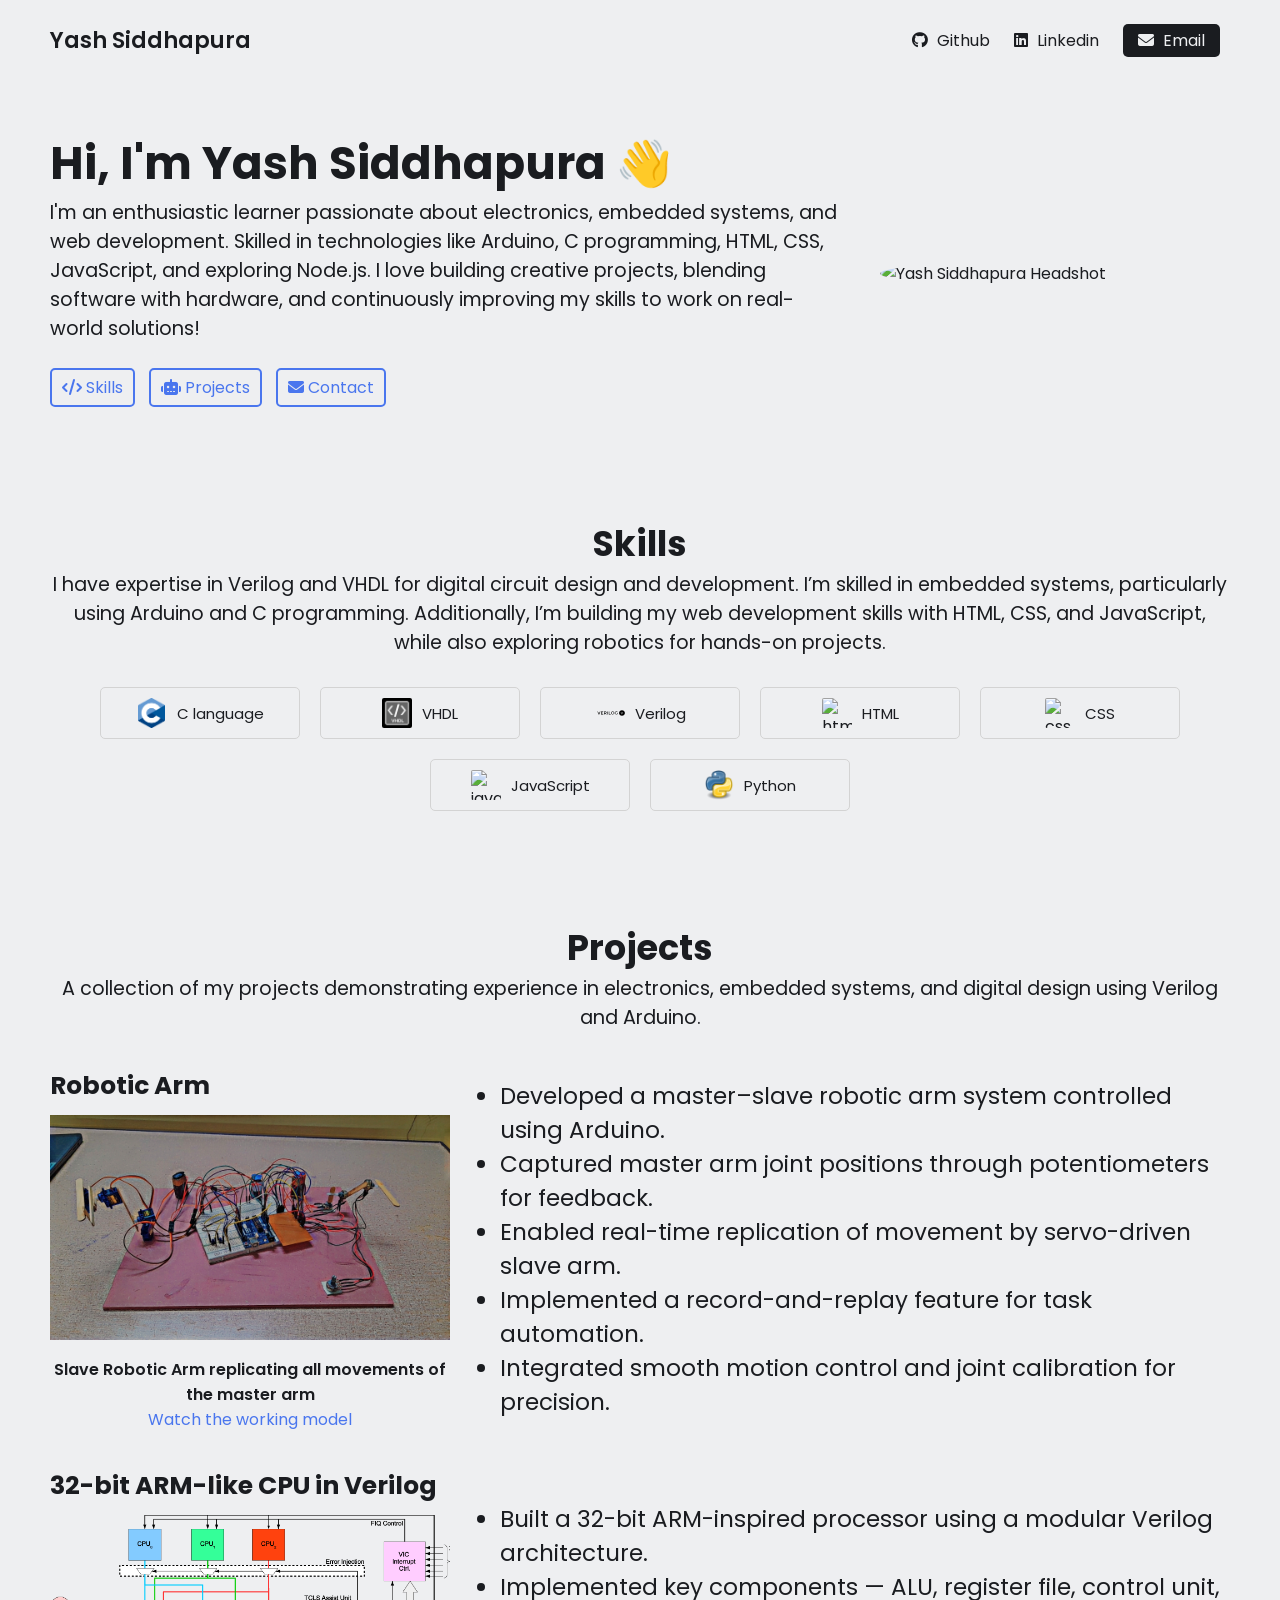
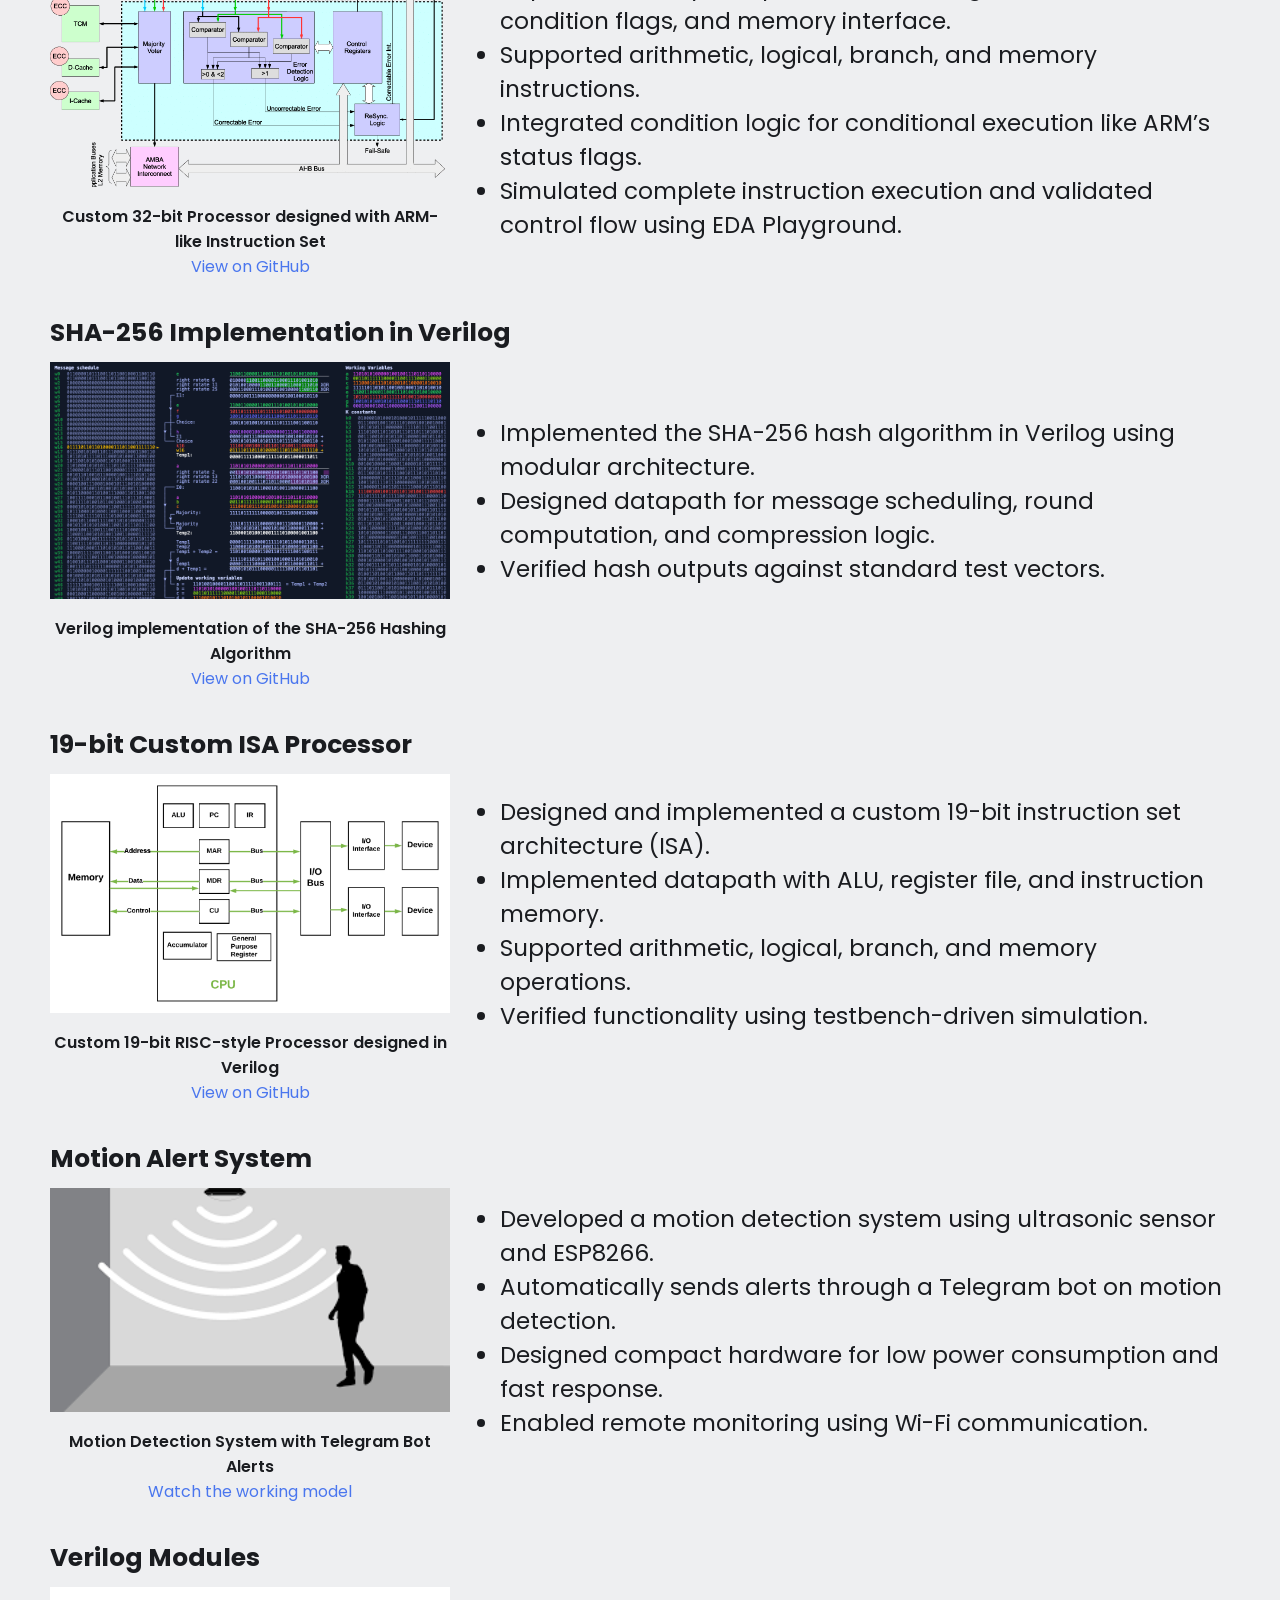
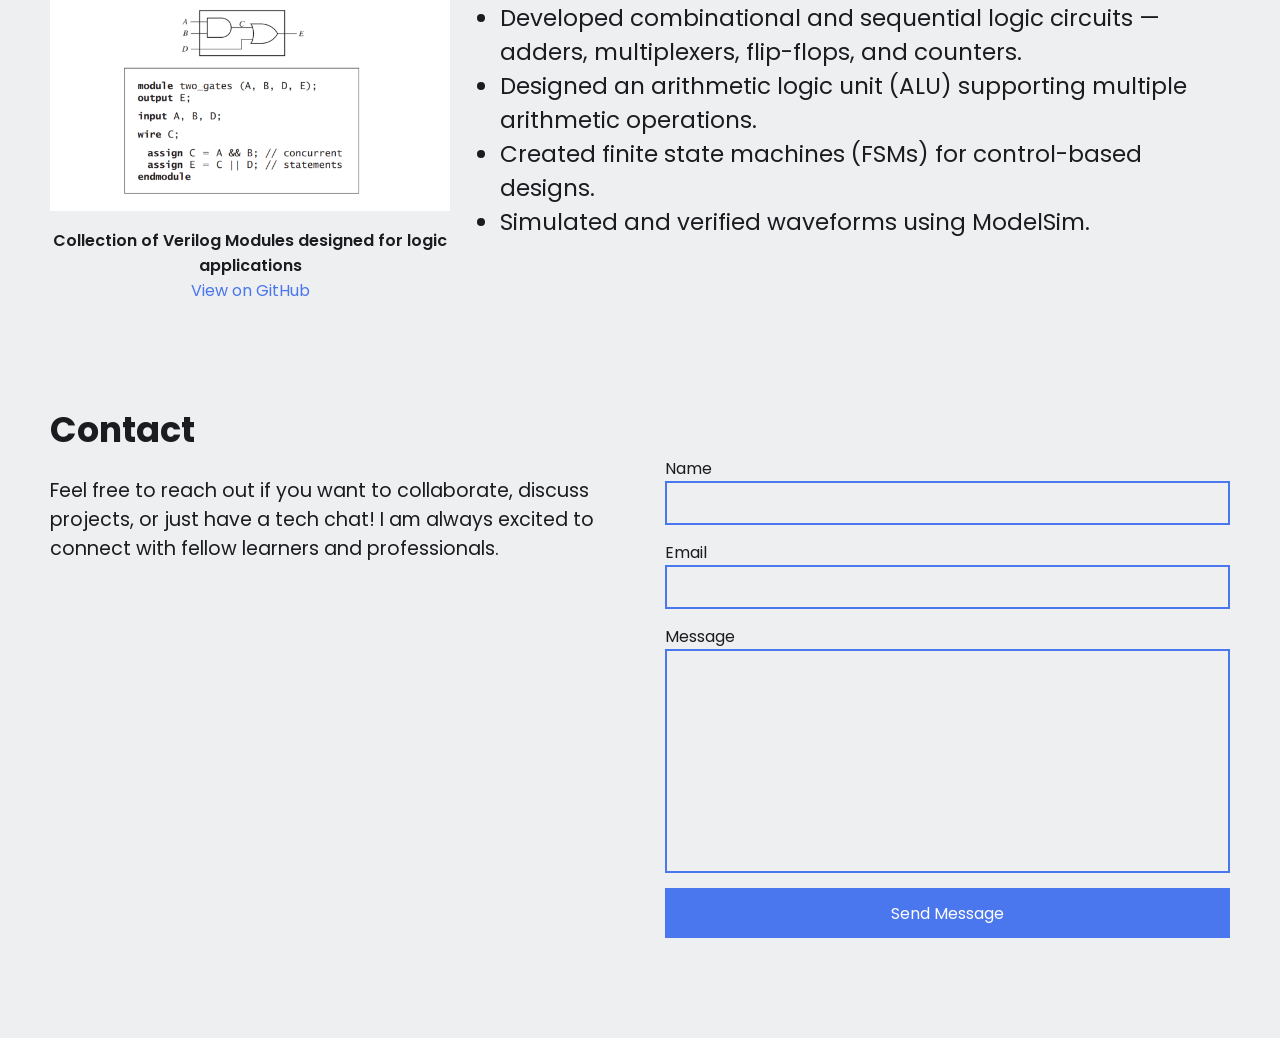
==== index.html @ 09330b08 "Update index.html" ====
<!DOCTYPE html>
<html lang="en">

<head>
  <meta charset="UTF-8">
  <meta http-equiv="X-UA-Compatible" content="IE=edge">
  <meta name="viewport" content="width=device-width, initial-scale=1.0">

  <link rel="preconnect" href="https://fonts.googleapis.com">
  <link rel="preconnect" href="https://fonts.gstatic.com" crossorigin>
  <link href="https://fonts.googleapis.com/css2?family=Poppins:wght@400;600&display=swap" rel="stylesheet">

  <link rel="stylesheet" href="https://cdnjs.cloudflare.com/ajax/libs/font-awesome/6.4.0/css/all.min.css"
    integrity="sha512-iecdLmaskl7CVkqkXNQ/ZH/XLlvWZOJyj7Yy7tcenmpD1ypASozpmT/E0iPtmFIB46ZmdtAc9eNBvH0H/ZpiBw=="
    crossorigin="anonymous" referrerpolicy="no-referrer" />

  <link rel="stylesheet" href="portfolio.css">

  <title>Portfolio</title>
</head>

<body>
  <!-- NAVBAR -->
  <nav>
    <div class="left">
      <a href="">Yash Siddhapura</a>
    </div>

    <div class="right">
      <a href="https://github.com/" target="_blank" rel="noopener noreferrer">
        <i class="fa-brands fa-github"></i>
        <span>Github</span>
      </a>

      <a href="https://linkedin.com/" target="_blank" rel="noopener noreferrer">
        <i class="fa-brands fa-linkedin"></i>
        <span>Linkedin</span>
      </a>

      <a href="">
        <i class="fa-solid fa-envelope"></i>
        <span>Email</span>
      </a>
    </div>
  </nav>

  <main>
    <!-- SECTION 1: Hero -->
    <section class="hero-section">
      <div class="text">
        <h2>Hi, I'm Yash Siddhapura 👋</h2>
        <p class="larger">I'm an enthusiastic learner passionate about electronics, embedded systems, and web development. Skilled in
          technologies like Arduino, C programming, HTML, CSS, JavaScript, and exploring Node.js. I love
          building creative projects, blending software with hardware, and continuously improving my skills to work on
          real-world solutions!</p>

        <div class="links">
          <a href="#skills">
            <i class="fa-solid fa-code"></i>
            <span>Skills</span>
          </a>

          <a href="#testimony">
            <i class="fa-solid fa-robot"></i>
            <span>Projects</span>
          </a>

          <a href="#contact">
            <i class="fa-solid fa-envelope"></i>
            <span>Contact</span>
          </a>
        </div>
      </div>

      <div class="headshot">
        <img src="images/Photo (HD).PNG" alt="Yash Siddhapura Headshot">
      </div>
    </section>

    <!-- SECTION 2: Skills -->
    <section id="skills" class="skills-section">
      <h2>Skills</h2>
      <div class="text larger">
       I have expertise in Verilog and VHDL for digital circuit design and development. I’m skilled in embedded systems, 
        particularly using Arduino and C programming. Additionally, I’m building my web development skills with HTML, CSS, 
        and JavaScript, while also exploring robotics for hands-on projects.
      </div>

      <div class="cells">

        <div class="cell">
          <img src="images/C.png" alt="C logo">
          <span>C language</span>
        </div>

        <div class="cell">
          <img src="images/vhdl.png" alt="VHDL logo">
          <span>VHDL</span>
        </div>

        <div class="cell">
          <img src="images/verilog-logo.svg" alt="verilog logo">
          <span>Verilog</span>
        </div>
        

        <div class="cell">
          <img src="images/html-logo.webp" alt="html logo">
          <span>HTML</span>
        </div>

        <div class="cell">
          <img src="images/css-logo.webp" alt="css logo">
          <span>CSS</span>
        </div>

        <div class="cell">
          <img src="images/javascript-logo.webp" alt="javascript logo">
          <span>JavaScript</span>
        </div>

  

        <div class="cell">
          <img src="images/python.png" alt="python logo">
          <span>Python</span>
        </div>

       
      </div>
    </section>

<!-- SECTION 3: Projects -->
<section id="projects" class="testimony-section">
  <h1>Projects</h1>
  <p class="project-title larger">A collection of my projects demonstrating experience in electronics, embedded systems, and digital design using Verilog and Arduino.</p>

  <!-- Robotic Arm -->
  <h2>Robotic Arm</h2>
  <div class="group">
    <div class="person-details">
      <img src="images/Final Model.jpg" alt="Robotic Arm Project">
      <p>Slave Robotic Arm replicating all movements of the master arm</p>
      <p><a href="https://youtu.be/WwKxOK-ptXw?si=LmXFfIl43Rc6j_a-" target="_blank">Watch the working model</a></p>
    </div>
    <div class="text">
      <ul style="text-align: left; font-size: larger;">
         <li>Developed a master–slave robotic arm system controlled using Arduino.</li>
          <li>Captured master arm joint positions through potentiometers for feedback.</li>
          <li>Enabled real-time replication of movement by servo-driven slave arm.</li>
          <li>Implemented a record-and-replay feature for task automation.</li>
          <li>Integrated smooth motion control and joint calibration for precision.</li>
      </ul>
    </div>
  </div>

    <!-- 32-bit ARM-like CPU -->
  <h2>32-bit ARM-like CPU in Verilog</h2>
  <div class="group">
    <div class="person-details">
      <img src="images/architecture.png" alt="32-bit ARM-like CPU">
      <p>Custom 32-bit Processor designed with ARM-like Instruction Set</p>
      <p><a href="https://github.com/Siddhapura-Yash/ARM32-CPU" target="_blank">View on GitHub</a></p>
    </div>
    <div class="text">
      <ul style="text-align: left; font-size: larger;">
          <li>Built a 32-bit ARM-inspired processor using a modular Verilog architecture.</li>
          <li>Implemented key components — ALU, register file, control unit, condition flags, and memory interface.</li>
          <li>Supported arithmetic, logical, branch, and memory instructions.</li>
          <li>Integrated condition logic for conditional execution like ARM’s status flags.</li>
          <li>Simulated complete instruction execution and validated control flow using EDA Playground.</li>
      </ul>
    </div>
  </div>

   <!-- SHA-256 Implementation -->
  <h2>SHA-256 Implementation in Verilog</h2>
  <div class="group">
    <div class="person-details">
      <img src="images/sha256.png" alt="SHA-256 Implementation">
      <p>Verilog implementation of the SHA-256 Hashing Algorithm</p>
      <p><a href="https://github.com/Siddhapura-Yash/SHA-256-Verilog" target="_blank">View on GitHub</a></p>
    </div>
    <div class="text">
      <ul style="text-align: left; font-size: larger;">
        <li>Implemented the SHA-256 hash algorithm in Verilog using modular architecture.</li>
        <li>Designed datapath for message scheduling, round computation, and compression logic.</li>
        <li>Verified hash outputs against standard test vectors.</li>
      </ul>
    </div>
  </div>

  <!-- 19-bit Custom ISA Architecture -->
  <h2>19-bit Custom ISA Processor</h2>
  <div class="group">
    <div class="person-details">
      <img src="images/custom-isa.png" alt="Custom 19-bit ISA Processor">
      <p>Custom 19-bit RISC-style Processor designed in Verilog</p>
      <p><a href="https://github.com/Siddhapura-Yash/19bit-ISA" target="_blank">View on GitHub</a></p>
    </div>
    <div class="text">
      <ul style="text-align: left; font-size: larger;">
        <li>Designed and implemented a custom 19-bit instruction set architecture (ISA).</li>
         <li>Implemented datapath with ALU, register file, and instruction memory.</li>
           <li>Supported arithmetic, logical, branch, and memory operations.</li>
          <li>Verified functionality using testbench-driven simulation.</li>
      </ul>
    </div>
  </div>
  
  <!-- Motion Alert System -->
  <h2>Motion Alert System</h2>
  <div class="group">
    <div class="person-details">
      <img src="images/motion.png" alt="Motion Detection">
      <p>Motion Detection System with Telegram Bot Alerts</p>
      <p><a href="https://youtu.be/n3t3H6vUBAI?si=ULG7tPN0bhBTUf6O" target="_blank">Watch the working model</a></p>
    </div>
    <div class="text">
      <ul style="text-align: left; font-size: larger;">
        <li>Developed a motion detection system using ultrasonic sensor and ESP8266.</li>
        <li>Automatically sends alerts through a Telegram bot on motion detection.</li>
        <li>Designed compact hardware for low power consumption and fast response.</li>
        <li>Enabled remote monitoring using Wi-Fi communication.</li>
      </ul>
    </div>
  </div>

  <!-- Verilog Modules -->
  <h2>Verilog Modules</h2>
  <div class="group">
    <div class="person-details">
      <img src="images/verilog-module.png" alt="Verilog Modules">
      <p>Collection of Verilog Modules designed for logic applications</p>
      <p><a href="https://github.com/Siddhapura-Yash/Verilog-Modules" target="_blank">View on GitHub</a></p>
    </div>
    <div class="text">
      <ul style="text-align: left; font-size: larger;">
        <li>Developed combinational and sequential logic circuits — adders, multiplexers, flip-flops, and counters.</li>
          <li>Designed an arithmetic logic unit (ALU) supporting multiple arithmetic operations.</li>
          <li>Created finite state machines (FSMs) for control-based designs.</li>
          <li>Simulated and verified waveforms using ModelSim.</li>
      </ul>
    </div>
  </div>

</section>



    <!-- SECTION 4: Contact -->
    <section id="contact" class="contact-section">
      <h2>Contact</h2>

      <div class="group">
        <div class="text larger">
          Feel free to reach out if you want to collaborate, discuss projects, or just have a tech chat! I am always
          excited to connect with fellow learners and professionals.
        </div>

        <form>
          <label for="name">Name</label>
          <input type="text" id="name">

          <label for="email">Email</label>
          <input type="email" id="email">

          <label for="message">Message</label>
          <textarea id="message" cols="30" rows="10"></textarea>

          <button type="submit">Send Message</button>
        </form>
      </div>
    </section>
  </main>
</body>

</html>
---- portfolio.css ----
:root {
    --text-color: #1a1c20;
    --link-color: #4a76ee;
    --background-color: #eeeff1;
  }
  
  * {
    margin: 0;
    padding: 0;
    box-sizing: border-box;
  }
  
  html {
    scroll-behavior: smooth;
  }
  
  body {
    font-family: 'Poppins', sans-serif;
    color: var(--text-color);
    background-color: var(--background-color);
    max-width: 1400px;
    margin: 0 auto;
  }
  
  a {
    color: var(--link-color);
    text-decoration: none;
  }
  
  /* NAVBAR */
  nav {
    display: flex;
    justify-content: space-between;
    align-items: center;
  
    padding: 0 50px;
    height: 80px;
  }
  
  nav .left a {
    color: var(--text-color);
    font-size: 22px;
    font-weight: 600;
  }
  
  nav .right a {
    color: var(--text-color);
    margin: 0 10px;
  }
  
  nav .right a:last-child {
    color: var(--background-color);
    background-color: var(--text-color);
    padding: 5px 15px;
    border-radius: 5px;
  }
  
  nav .right a span {
    margin-left: 5px;
  }

  .larger{
    font-size: larger;
  }
  
  /* SECTION 1: Hero */
  .hero-section {
    display: flex;
    justify-content: space-between;
    align-items: center;
    padding: 0 50px;
    margin: 50px 0;
    margin-bottom: 100px;
    gap: 40px;
  }
  
  .hero-section .text {
    flex: 5;
  }
  
  .hero-section .text h2 {
    font-size: 45px;
  }
  
  .hero-section .text .links {
    margin-top: 25px;
  }
  
  .hero-section .text .links a {
    display: inline-block;
    padding: 5px 10px;
    border: 2px solid var(--link-color);
    border-radius: 5px;
    margin-right: 10px;
    margin-bottom: 10px;
    transition: .1s;
  }
  
  .hero-section .text .links a:hover {
    color: var(--text-color);
    border: 2px solid var(--text-color);
  }
  
  .hero-section .headshot {
    flex: 2;
    display: flex;
    justify-content: right;
  }
  
  .hero-section .headshot img {
    width: 350px;
    border-radius: 50%;
  }
  
  /* SECTION 2: Skills */
  .skills-section {
    padding: 0 50px;
    margin-bottom: 100px;
  }
  
  .skills-section h2 {
    text-align: center;
    font-size: 35px;
  }
  
  .skills-section .text {
    text-align: center;
    margin-bottom: 20px;
  }
  
  .skills-section .cells {
    display: flex;
    justify-content: center;
    flex-wrap: wrap;
  }
  
  .skills-section .cells .cell {
    display: flex;
    justify-content: center;
    align-items: center;
    gap: 10px;
  
    width: 200px;
    padding: 10px 20px;
    margin: 10px;
    border: 1.5px solid #d3d3d3;
    border-radius: 5px;
  }
  
  .skills-section .cells .cell img {
    width: 30px;
    height: 30px;
    object-fit: contain;
    border-radius: 2px;
  }
  
  .skills-section .cells .cell span {
    font-size: 15px;
  }
  
  /* SECTION 3: Projects */

  .testimony-section p{
  text-align: center;
  /* justify-items: center; */
  /* margin-bottom: 37px; */
  /* width: 70vw; */
  }

  .testimony-section {
    padding: 0 50px;
    margin-bottom: 100px;
  }
  
  .testimony-section h2 {
    font-size: 25px;
    margin-bottom: 10px;
    margin-top: 35px;
  }

  /* should be for project2 */
.testimony-section .project-title2{
  
  font-size: 25px;
  margin-bottom: 10px;
  margin-top: -51px;
}
  
  .testimony-section .group {
    display: flex;
    align-items: center;
    /* justify-content: space-between; */
    gap: 50px;
  }
  
  .testimony-section .group .person-details {
    text-align: center;
    flex: 2;
  }
  
  .testimony-section .group .person-details img {
    width: 400px;
    /* aspect-ratio: 1 / 1; */
    object-fit: cover;
    /* border-radius: 50%; */
    margin-bottom: 10px;
  }
  
  .testimony-section .group .person-details p {
    font-weight: 600;
  }
  .testimony-section h1{
    font-size: 35px;
    text-align: center;
    /* margin-bottom: 6px; */
  }
  
  .testimony-section .group .person-details p:last-child {
    font-weight: normal;
  }
  
  .testimony-section .group .text {
    flex: 8;
    font-size: larger;
    text-align: center;
    margin-top: -50px;
  }
  
  /* SECTION 4: Contact */
  .contact-section {
    padding: 0 50px;
    margin-bottom: 100px;
  }
  
  .contact-section h2 {
    font-size: 35px;
  }
  
  .contact-section .group {
    display: flex;
    gap: 50px;
  }
  
  .contact-section .group .text {
    flex: 3;
    margin-top: 20px;
  }
  
  .contact-section .group form {
    flex: 3;
    display: flex;
    flex-direction: column;
  }
  
  .contact-section .group form input,
  .contact-section .group form textarea {
    font-family: 'Poppins', sans-serif;
    border: 2px solid var(--link-color);
    background-color: transparent;
    padding: 10px;
    margin-bottom: 15px;
    outline: none;
    resize: none;
  }
  
  .contact-section .group form button {
    font-size: 16px;
    font-family: 'Poppins', sans-serif;
    color: #fff;
    background-color: var(--link-color);
    border: none;
    height: 50px;
    cursor: pointer;
    transition: .1s;
  }
  
  .contact-section .group form button:hover {
    filter: brightness(.9);
  }
  
  @media (max-width: 850px) {
    /* SECTION 1: Hero */
    .hero-section .text h2 {
      font-size: 35px;
    }
    /* .testimony-section .group .person-details img {
      width: 400px;} */

      .testimony-section p{
      margin-bottom: 10px;}
      .testimony-section h1 {
        font-size: 35px;
        text-align: center;
        margin-bottom: 8px;
    }
  }
  
  @media (max-width: 740px) {
    /* SECTION 1: Hero */
    .hero-section {
      flex-direction: column-reverse;
    }
  
    .hero-section .headshot img {
      width: 300px;
    }
  
    /* SECTION 3: Testimony */
    .testimony-section {
      text-align: center;
    }
  
    .testimony-section .group {
      flex-direction: column;
    }
  
    /* SECTION 4: Contact */
    .contact-section .group {
      flex-direction: column;
    }
  }
  
  @media (max-width: 600px) {
    /* NAVBAR */
    nav {
      padding: 0 20px;
    }
  
    nav .right a {
      font-size: 22px;
    }
  
    nav .right a:last-child {
      color: var(--text-color);
      background-color: transparent;
      padding: 0;
    }
  
    nav .right a span {
      display: none;
    }
  
    /* SECTION 1: Hero */
    .hero-section {
      padding: 0 20px;
    }
  
    .hero-section .text h2 {
      font-size: 30px;
    }
  
    /* SECTION 2: Skills */
    .skills-section {
      padding: 0 20px;
    }
  
    .skills-section .cells .cell span {
      font-size: 16px;
    }
  
    /* SECTION 3: projects */
    .testimony-section {
      padding: 0 20px;
    }
    .testimony-section p {
      margin-bottom: 3px;
  }
  .testimony-section .project-title{
      margin-bottom: 13px;
      /* margin-top: 27px; */
  
  }

  .testimony-section .project-title2 {
    font-size: 25px;
    margin-bottom: 10px;
    margin-top: -47px;
}
  .testimony-section .group .text {
    flex: 8;
    font-size: larger;
    text-align: center;
    margin-top: -43px;
}
  
    /* SECTION 4: Contact */
    .contact-section {
      padding: 0 20px;
    }

    .testimony-section .group 
  }
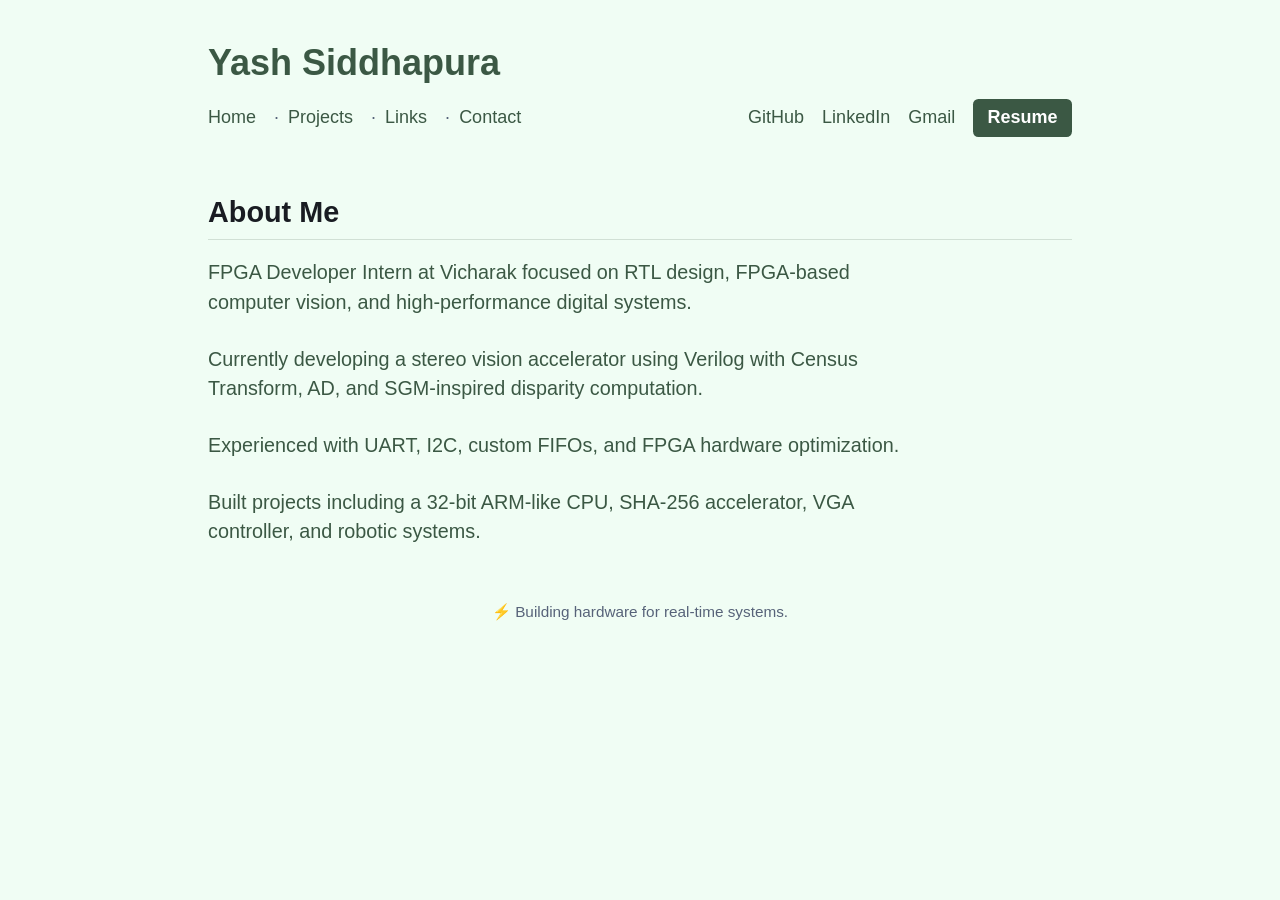
==== commit 7a3b88c2: "replace portfolio website" ====
--- a/index.html
+++ b/index.html
@@ -1,286 +1,207 @@
 <!DOCTYPE html>
 <html lang="en">
-
 <head>
-  <meta charset="UTF-8">
-  <meta http-equiv="X-UA-Compatible" content="IE=edge">
-  <meta name="viewport" content="width=device-width, initial-scale=1.0">
-
-  <link rel="preconnect" href="https://fonts.googleapis.com">
-  <link rel="preconnect" href="https://fonts.gstatic.com" crossorigin>
-  <link href="https://fonts.googleapis.com/css2?family=Poppins:wght@400;600&display=swap" rel="stylesheet">
-
-  <link rel="stylesheet" href="https://cdnjs.cloudflare.com/ajax/libs/font-awesome/6.4.0/css/all.min.css"
-    integrity="sha512-iecdLmaskl7CVkqkXNQ/ZH/XLlvWZOJyj7Yy7tcenmpD1ypASozpmT/E0iPtmFIB46ZmdtAc9eNBvH0H/ZpiBw=="
-    crossorigin="anonymous" referrerpolicy="no-referrer" />
-
-  <link rel="stylesheet" href="portfolio.css">
-
-  <title>Portfolio</title>
+    <meta charset="UTF-8">
+    <meta name="viewport" content="width=device-width, initial-scale=1.0">
+    <title>Yash Siddhapura — Home</title>
+    <style>
+        *,
+        *::before,
+        *::after {
+            box-sizing: border-box;
+            margin: 0;
+            padding: 0;
+        }
+
+        :root {
+            --bg: #f0fdf4;
+            --bg-dim: #f5f7f9;
+            --fg: #3b5844;
+            --fg-dim: #576379;
+            --fg-heavy: #191c22;
+            --primary: #3b5844;
+            --border: #d1e0d5;
+            --radius: 0.3rem;
+            --max-width: 50rem;
+            --font-size: 18px;
+        }
+
+        html {
+            scroll-behavior: smooth;
+            font-size: var(--font-size);
+            font-family: -apple-system, BlinkMacSystemFont, 'Segoe UI', Roboto, Oxygen, Ubuntu, Cantarell, sans-serif;
+            background: var(--bg);
+            color: var(--fg);
+            line-height: 1.5;
+        }
+
+        body {
+            margin: 0 auto;
+            max-width: var(--max-width);
+            padding: 0 1rem;
+        }
+
+        h1, h2, h3, h4, h5, h6 {
+            color: var(--fg-heavy);
+        }
+
+        a {
+            color: var(--primary);
+            text-decoration: none;
+            transition: opacity 0.2s;
+        }
+
+        a:hover {
+            text-decoration: underline;
+            opacity: 0.8;
+        }
+
+        body > header {
+            padding: 2rem 0 1rem;
+        }
+
+        .site-title {
+            margin-bottom: 0.5rem;
+        }
+
+        .site-title a {
+            color: var(--primary);
+            text-decoration: none;
+        }
+
+        nav {
+            display: flex;
+            flex-wrap: wrap;
+            justify-content: space-between;
+            align-items: center;
+        }
+
+        .nav-links {
+            list-style: none;
+            display: flex;
+            gap: 1rem;
+            flex-wrap: wrap;
+        }
+
+        .nav-links li + li::before {
+            content: "·";
+            margin-right: 0.5rem;
+            color: var(--fg-dim);
+        }
+
+        .external-links {
+            display: flex;
+            gap: 1rem;
+            align-items: center;
+        }
+
+        .resume-btn {
+            background: var(--primary);
+            color: white;
+            padding: 0.3rem 0.8rem;
+            border-radius: var(--radius);
+            font-weight: 600;
+            transition: background 0.2s;
+        }
+
+        .resume-btn:hover {
+            background: #2c4634;
+            text-decoration: none;
+            opacity: 1;
+        }
+
+        main {
+            margin: 2rem 0;
+        }
+
+        section {
+            margin-bottom: 3rem;
+        }
+
+        .section-title {
+            font-size: 1.6rem;
+            margin-bottom: 1rem;
+            border-bottom: 1px solid var(--border);
+            padding-bottom: 0.3rem;
+        }
+
+        .intro {
+            font-size: 1.1rem;
+            max-width: 40rem;
+        }
+
+        body > footer {
+            margin: 3rem 0;
+            text-align: center;
+            color: var(--fg-dim);
+            font-size: 0.85rem;
+        }
+
+        @media (max-width: 600px) {
+            nav {
+                flex-direction: column;
+                align-items: flex-start;
+                gap: 0.8rem;
+            }
+            .external-links {
+                flex-wrap: wrap;
+            }
+        }
+    </style>
 </head>
-
 <body>
-  <!-- NAVBAR -->
-  <nav>
-    <div class="left">
-      <a href="">Yash Siddhapura</a>
-    </div>
-
-    <div class="right">
-      <a href="https://github.com/" target="_blank" rel="noopener noreferrer">
-        <i class="fa-brands fa-github"></i>
-        <span>Github</span>
-      </a>
-
-      <a href="https://linkedin.com/" target="_blank" rel="noopener noreferrer">
-        <i class="fa-brands fa-linkedin"></i>
-        <span>Linkedin</span>
-      </a>
-
-      <a href="">
-        <i class="fa-solid fa-envelope"></i>
-        <span>Email</span>
-      </a>
-    </div>
-  </nav>
-
-  <main>
-    <!-- SECTION 1: Hero -->
-    <section class="hero-section">
-      <div class="text">
-        <h2>Hi, I'm Yash Siddhapura 👋</h2>
-        <p class="larger">I'm an enthusiastic learner passionate about electronics, embedded systems, and web development. Skilled in
-          technologies like Arduino, C programming, HTML, CSS, JavaScript, and exploring Node.js. I love
-          building creative projects, blending software with hardware, and continuously improving my skills to work on
-          real-world solutions!</p>
-
-        <div class="links">
-          <a href="#skills">
-            <i class="fa-solid fa-code"></i>
-            <span>Skills</span>
-          </a>
-
-          <a href="#testimony">
-            <i class="fa-solid fa-robot"></i>
-            <span>Projects</span>
-          </a>
-
-          <a href="#contact">
-            <i class="fa-solid fa-envelope"></i>
-            <span>Contact</span>
-          </a>
-        </div>
-      </div>
-
-      <div class="headshot">
-        <img src="images/Photo (HD).PNG" alt="Yash Siddhapura Headshot">
-      </div>
-    </section>
-
-    <!-- SECTION 2: Skills -->
-    <section id="skills" class="skills-section">
-      <h2>Skills</h2>
-      <div class="text larger">
-       I have expertise in Verilog and VHDL for digital circuit design and development. I’m skilled in embedded systems, 
-        particularly using Arduino and C programming. Additionally, I’m building my web development skills with HTML, CSS, 
-        and JavaScript, while also exploring robotics for hands-on projects.
-      </div>
-
-      <div class="cells">
-
-        <div class="cell">
-          <img src="images/C.png" alt="C logo">
-          <span>C language</span>
-        </div>
-
-        <div class="cell">
-          <img src="images/vhdl.png" alt="VHDL logo">
-          <span>VHDL</span>
-        </div>
-
-        <div class="cell">
-          <img src="images/verilog-logo.svg" alt="verilog logo">
-          <span>Verilog</span>
-        </div>
-        
-
-        <div class="cell">
-          <img src="images/html-logo.webp" alt="html logo">
-          <span>HTML</span>
-        </div>
-
-        <div class="cell">
-          <img src="images/css-logo.webp" alt="css logo">
-          <span>CSS</span>
-        </div>
-
-        <div class="cell">
-          <img src="images/javascript-logo.webp" alt="javascript logo">
-          <span>JavaScript</span>
-        </div>
-
-  
-
-        <div class="cell">
-          <img src="images/python.png" alt="python logo">
-          <span>Python</span>
-        </div>
-
-       
-      </div>
-    </section>
-
-<!-- SECTION 3: Projects -->
-<section id="projects" class="testimony-section">
-  <h1>Projects</h1>
-  <p class="project-title larger">A collection of my projects demonstrating experience in electronics, embedded systems, and digital design using Verilog and Arduino.</p>
-
-  <!-- Robotic Arm -->
-  <h2>Robotic Arm</h2>
-  <div class="group">
-    <div class="person-details">
-      <img src="images/Final Model.jpg" alt="Robotic Arm Project">
-      <p>Slave Robotic Arm replicating all movements of the master arm</p>
-      <p><a href="https://youtu.be/WwKxOK-ptXw?si=LmXFfIl43Rc6j_a-" target="_blank">Watch the working model</a></p>
-    </div>
-    <div class="text">
-      <ul style="text-align: left; font-size: larger;">
-         <li>Developed a master–slave robotic arm system controlled using Arduino.</li>
-          <li>Captured master arm joint positions through potentiometers for feedback.</li>
-          <li>Enabled real-time replication of movement by servo-driven slave arm.</li>
-          <li>Implemented a record-and-replay feature for task automation.</li>
-          <li>Integrated smooth motion control and joint calibration for precision.</li>
-      </ul>
-    </div>
-  </div>
-
-    <!-- 32-bit ARM-like CPU -->
-  <h2>32-bit ARM-like CPU in Verilog</h2>
-  <div class="group">
-    <div class="person-details">
-      <img src="images/architecture.png" alt="32-bit ARM-like CPU">
-      <p>Custom 32-bit Processor designed with ARM-like Instruction Set</p>
-      <p><a href="https://github.com/Siddhapura-Yash/ARM32-CPU" target="_blank">View on GitHub</a></p>
-    </div>
-    <div class="text">
-      <ul style="text-align: left; font-size: larger;">
-          <li>Built a 32-bit ARM-inspired processor using a modular Verilog architecture.</li>
-          <li>Implemented key components — ALU, register file, control unit, condition flags, and memory interface.</li>
-          <li>Supported arithmetic, logical, branch, and memory instructions.</li>
-          <li>Integrated condition logic for conditional execution like ARM’s status flags.</li>
-          <li>Simulated complete instruction execution and validated control flow using EDA Playground.</li>
-      </ul>
-    </div>
-  </div>
-
-   <!-- SHA-256 Implementation -->
-  <h2>SHA-256 Implementation in Verilog</h2>
-  <div class="group">
-    <div class="person-details">
-      <img src="images/sha256.png" alt="SHA-256 Implementation">
-      <p>Verilog implementation of the SHA-256 Hashing Algorithm</p>
-      <p><a href="https://github.com/Siddhapura-Yash/SHA-256-Verilog" target="_blank">View on GitHub</a></p>
-    </div>
-    <div class="text">
-      <ul style="text-align: left; font-size: larger;">
-        <li>Implemented the SHA-256 hash algorithm in Verilog using modular architecture.</li>
-        <li>Designed datapath for message scheduling, round computation, and compression logic.</li>
-        <li>Verified hash outputs against standard test vectors.</li>
-      </ul>
-    </div>
-  </div>
-
-  <!-- 19-bit Custom ISA Architecture -->
-  <h2>19-bit Custom ISA Processor</h2>
-  <div class="group">
-    <div class="person-details">
-      <img src="images/custom-isa.png" alt="Custom 19-bit ISA Processor">
-      <p>Custom 19-bit RISC-style Processor designed in Verilog</p>
-      <p><a href="https://github.com/Siddhapura-Yash/19bit-ISA" target="_blank">View on GitHub</a></p>
-    </div>
-    <div class="text">
-      <ul style="text-align: left; font-size: larger;">
-        <li>Designed and implemented a custom 19-bit instruction set architecture (ISA).</li>
-         <li>Implemented datapath with ALU, register file, and instruction memory.</li>
-           <li>Supported arithmetic, logical, branch, and memory operations.</li>
-          <li>Verified functionality using testbench-driven simulation.</li>
-      </ul>
-    </div>
-  </div>
-  
-  <!-- Motion Alert System -->
-  <h2>Motion Alert System</h2>
-  <div class="group">
-    <div class="person-details">
-      <img src="images/motion.png" alt="Motion Detection">
-      <p>Motion Detection System with Telegram Bot Alerts</p>
-      <p><a href="https://youtu.be/n3t3H6vUBAI?si=ULG7tPN0bhBTUf6O" target="_blank">Watch the working model</a></p>
-    </div>
-    <div class="text">
-      <ul style="text-align: left; font-size: larger;">
-        <li>Developed a motion detection system using ultrasonic sensor and ESP8266.</li>
-        <li>Automatically sends alerts through a Telegram bot on motion detection.</li>
-        <li>Designed compact hardware for low power consumption and fast response.</li>
-        <li>Enabled remote monitoring using Wi-Fi communication.</li>
-      </ul>
-    </div>
-  </div>
-
-  <!-- Verilog Modules -->
-  <h2>Verilog Modules</h2>
-  <div class="group">
-    <div class="person-details">
-      <img src="images/verilog-module.png" alt="Verilog Modules">
-      <p>Collection of Verilog Modules designed for logic applications</p>
-      <p><a href="https://github.com/Siddhapura-Yash/Verilog-Modules" target="_blank">View on GitHub</a></p>
-    </div>
-    <div class="text">
-      <ul style="text-align: left; font-size: larger;">
-        <li>Developed combinational and sequential logic circuits — adders, multiplexers, flip-flops, and counters.</li>
-          <li>Designed an arithmetic logic unit (ALU) supporting multiple arithmetic operations.</li>
-          <li>Created finite state machines (FSMs) for control-based designs.</li>
-          <li>Simulated and verified waveforms using ModelSim.</li>
-      </ul>
-    </div>
-  </div>
+    <header>
+        <h1 class="site-title"><a href="index.html">Yash Siddhapura</a></h1>
+        <nav>
+            <ul class="nav-links">
+                <li><a href="index.html">Home</a></li>
+                <li><a href="projects.html">Projects</a></li>
+                <li><a href="links.html">Links</a></li>
+                <li><a href="contact.html">Contact</a></li>
+            </ul>
+            <div class="external-links">
+                <a href="https://github.com/siddhapura-Yash" target="_blank" rel="noopener">GitHub</a>
+                <a href="https://linkedin.com/in/yash-siddhapura" target="_blank" rel="noopener">LinkedIn</a>
+                <a href="mailto:yash.siddhapura@email.com">Gmail</a>
+                <a href="resume.pdf" class="resume-btn" target="_blank" rel="noopener">Resume</a>
+            </div>
+        </nav>
+    </header>
+
+    <main>
+       <section>
+
+    <h2 class="section-title">About Me</h2>
+
+    <p class="intro">
+        FPGA Developer Intern at Vicharak focused on RTL design, FPGA-based computer vision, and high-performance digital systems.
+    </p>
+
+    <br>
+
+    <p class="intro">
+        Currently developing a stereo vision accelerator using Verilog with Census Transform, AD, and SGM-inspired disparity computation.
+    </p>
+
+    <br>
+
+    <p class="intro">
+        Experienced with UART, I2C, custom FIFOs, and FPGA hardware optimization.
+    </p>
+
+    <br>
+
+    <p class="intro">
+        Built projects including a 32-bit ARM-like CPU, SHA-256 accelerator, VGA controller, and robotic systems.
+    </p>
 
 </section>
-
-
-
-    <!-- SECTION 4: Contact -->
-    <section id="contact" class="contact-section">
-      <h2>Contact</h2>
-
-      <div class="group">
-        <div class="text larger">
-          Feel free to reach out if you want to collaborate, discuss projects, or just have a tech chat! I am always
-          excited to connect with fellow learners and professionals.
-        </div>
-
-        <form>
-          <label for="name">Name</label>
-          <input type="text" id="name">
-
-          <label for="email">Email</label>
-          <input type="email" id="email">
-
-          <label for="message">Message</label>
-          <textarea id="message" cols="30" rows="10"></textarea>
-
-          <button type="submit">Send Message</button>
-        </form>
-      </div>
-    </section>
-  </main>
+    </main>
+
+  <footer>
+      <p>
+          ⚡ Building hardware for real-time systems.
+      </p>
+  </footer>
 </body>
-
-</html>
-
-
-
-
-
-
-
-
+</html>
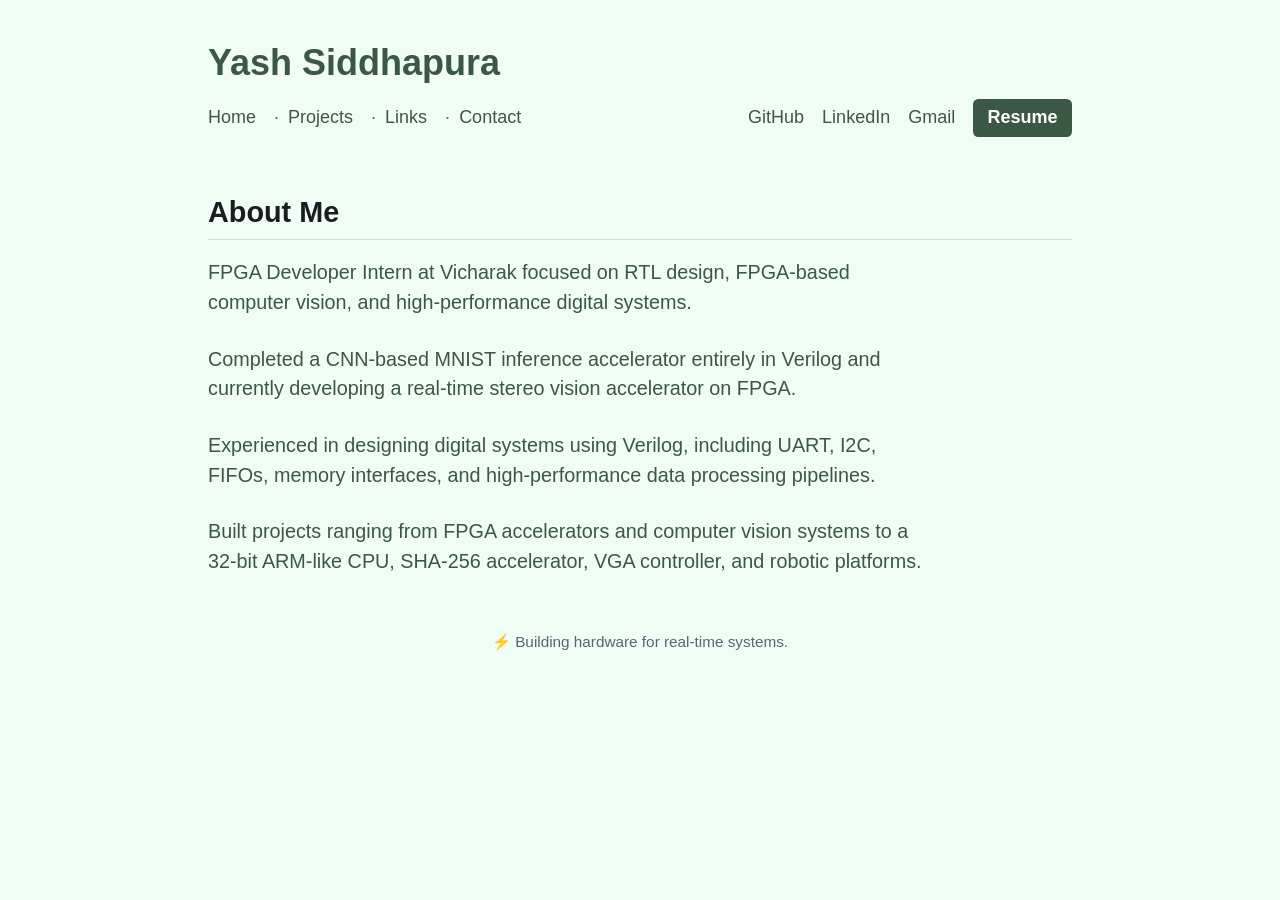
==== commit 34014474: "Update index.html" ====
--- a/index.html
+++ b/index.html
@@ -180,19 +180,19 @@
     <br>
 
     <p class="intro">
-        Currently developing a stereo vision accelerator using Verilog with Census Transform, AD, and SGM-inspired disparity computation.
+        Completed a CNN-based MNIST inference accelerator entirely in Verilog and currently developing a real-time stereo vision accelerator on FPGA.
     </p>
 
     <br>
 
     <p class="intro">
-        Experienced with UART, I2C, custom FIFOs, and FPGA hardware optimization.
+        Experienced in designing digital systems using Verilog, including UART, I2C, FIFOs, memory interfaces, and high-performance data processing pipelines.
     </p>
 
     <br>
 
     <p class="intro">
-        Built projects including a 32-bit ARM-like CPU, SHA-256 accelerator, VGA controller, and robotic systems.
+        Built projects ranging from FPGA accelerators and computer vision systems to a 32-bit ARM-like CPU, SHA-256 accelerator, VGA controller, and robotic platforms.
     </p>
 
 </section>
@@ -204,4 +204,4 @@
       </p>
   </footer>
 </body>
-</html>+</html>
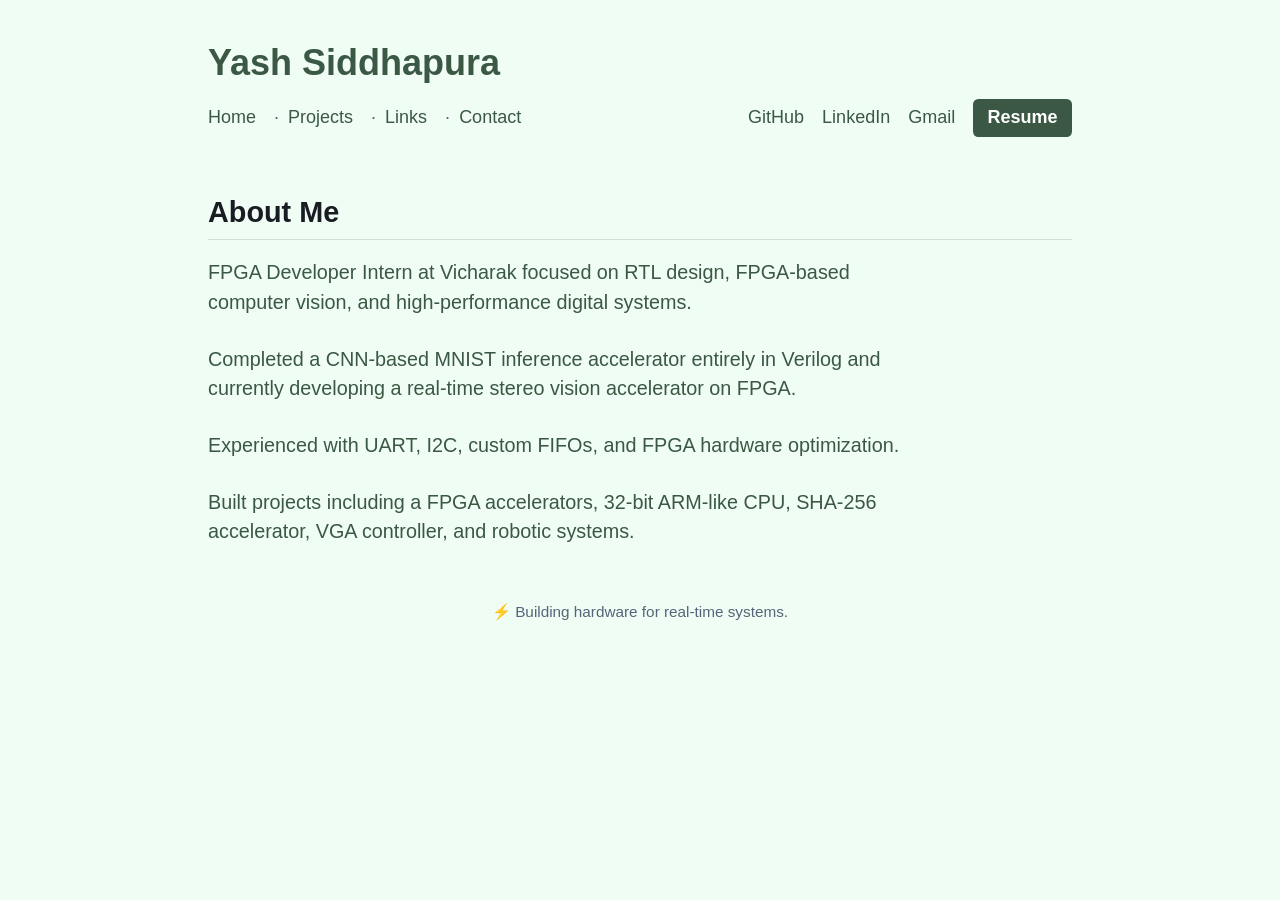
==== commit bf86fc03: "Update index.html" ====
--- a/index.html
+++ b/index.html
@@ -186,13 +186,13 @@
     <br>
 
     <p class="intro">
-        Experienced in designing digital systems using Verilog, including UART, I2C, FIFOs, memory interfaces, and high-performance data processing pipelines.
+        Experienced with UART, I2C, custom FIFOs, and FPGA hardware optimization.
     </p>
 
     <br>
 
     <p class="intro">
-        Built projects ranging from FPGA accelerators and computer vision systems to a 32-bit ARM-like CPU, SHA-256 accelerator, VGA controller, and robotic platforms.
+        Built projects including a FPGA accelerators, 32-bit ARM-like CPU, SHA-256 accelerator, VGA controller, and robotic systems.
     </p>
 
 </section>
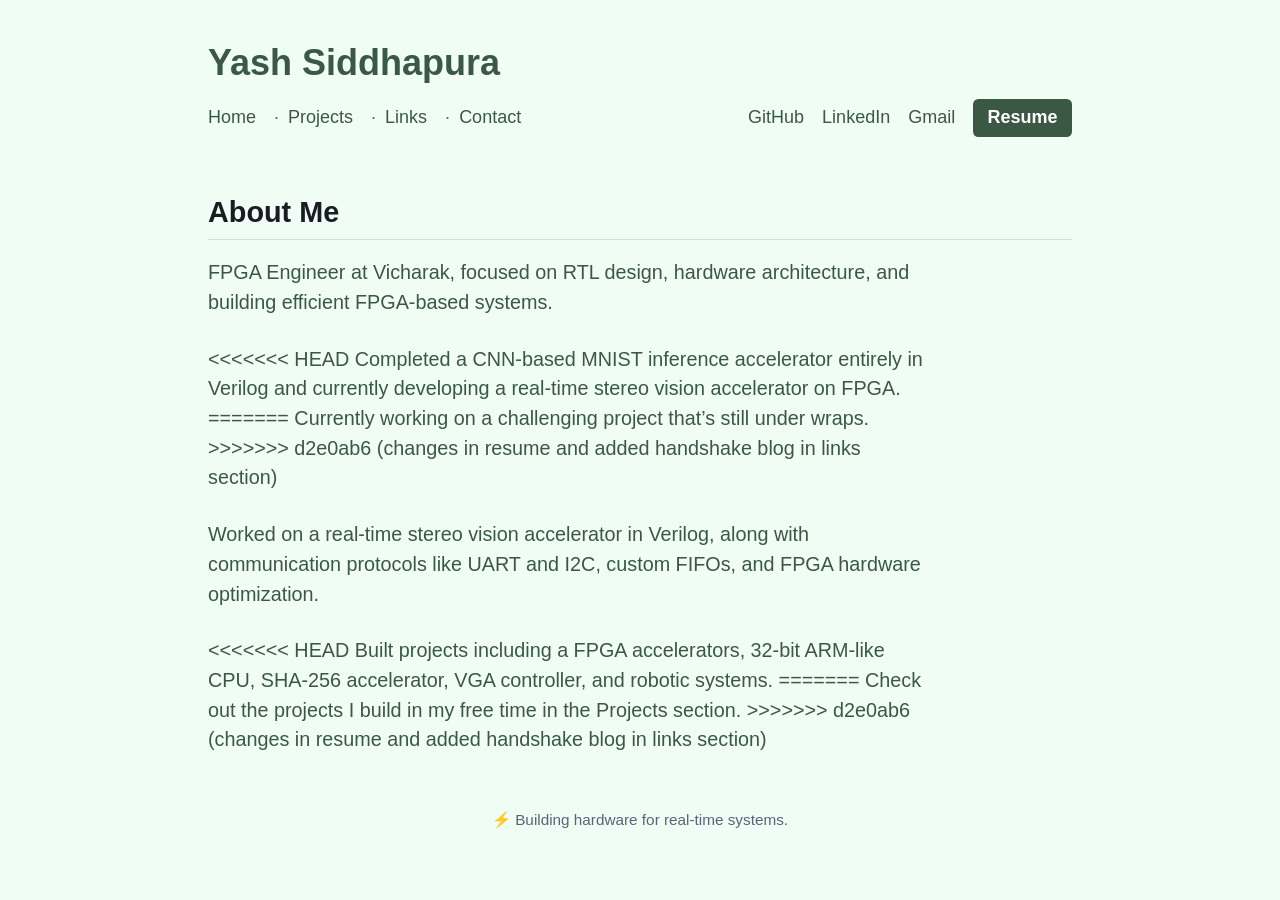
==== commit 9ebea4b5: "changes in resume and added handshake blog in links section" ====
--- a/index.html
+++ b/index.html
@@ -163,7 +163,7 @@
                 <a href="https://github.com/siddhapura-Yash" target="_blank" rel="noopener">GitHub</a>
                 <a href="https://linkedin.com/in/yash-siddhapura" target="_blank" rel="noopener">LinkedIn</a>
                 <a href="mailto:yash.siddhapura@email.com">Gmail</a>
-                <a href="resume.pdf" class="resume-btn" target="_blank" rel="noopener">Resume</a>
+                <a href="YASH_SIDDHAPURA_RESUME.pdf" class="resume-btn" target="_blank" rel="noopener">Resume</a>
             </div>
         </nav>
     </header>
@@ -174,25 +174,33 @@
     <h2 class="section-title">About Me</h2>
 
     <p class="intro">
-        FPGA Developer Intern at Vicharak focused on RTL design, FPGA-based computer vision, and high-performance digital systems.
+        FPGA Engineer at Vicharak, focused on RTL design, hardware architecture, and building efficient FPGA-based systems.
     </p>
 
     <br>
 
     <p class="intro">
+<<<<<<< HEAD
         Completed a CNN-based MNIST inference accelerator entirely in Verilog and currently developing a real-time stereo vision accelerator on FPGA.
+=======
+        Currently working on a challenging project that’s still under wraps.
+>>>>>>> d2e0ab6 (changes in resume and added handshake blog in links section)
     </p>
 
     <br>
 
     <p class="intro">
-        Experienced with UART, I2C, custom FIFOs, and FPGA hardware optimization.
+        Worked on a real-time stereo vision accelerator in Verilog, along with communication protocols like UART and I2C, custom FIFOs, and FPGA hardware optimization.
     </p>
 
     <br>
 
     <p class="intro">
+<<<<<<< HEAD
         Built projects including a FPGA accelerators, 32-bit ARM-like CPU, SHA-256 accelerator, VGA controller, and robotic systems.
+=======
+        Check out the projects I build in my free time in the Projects section.
+>>>>>>> d2e0ab6 (changes in resume and added handshake blog in links section)
     </p>
 
 </section>
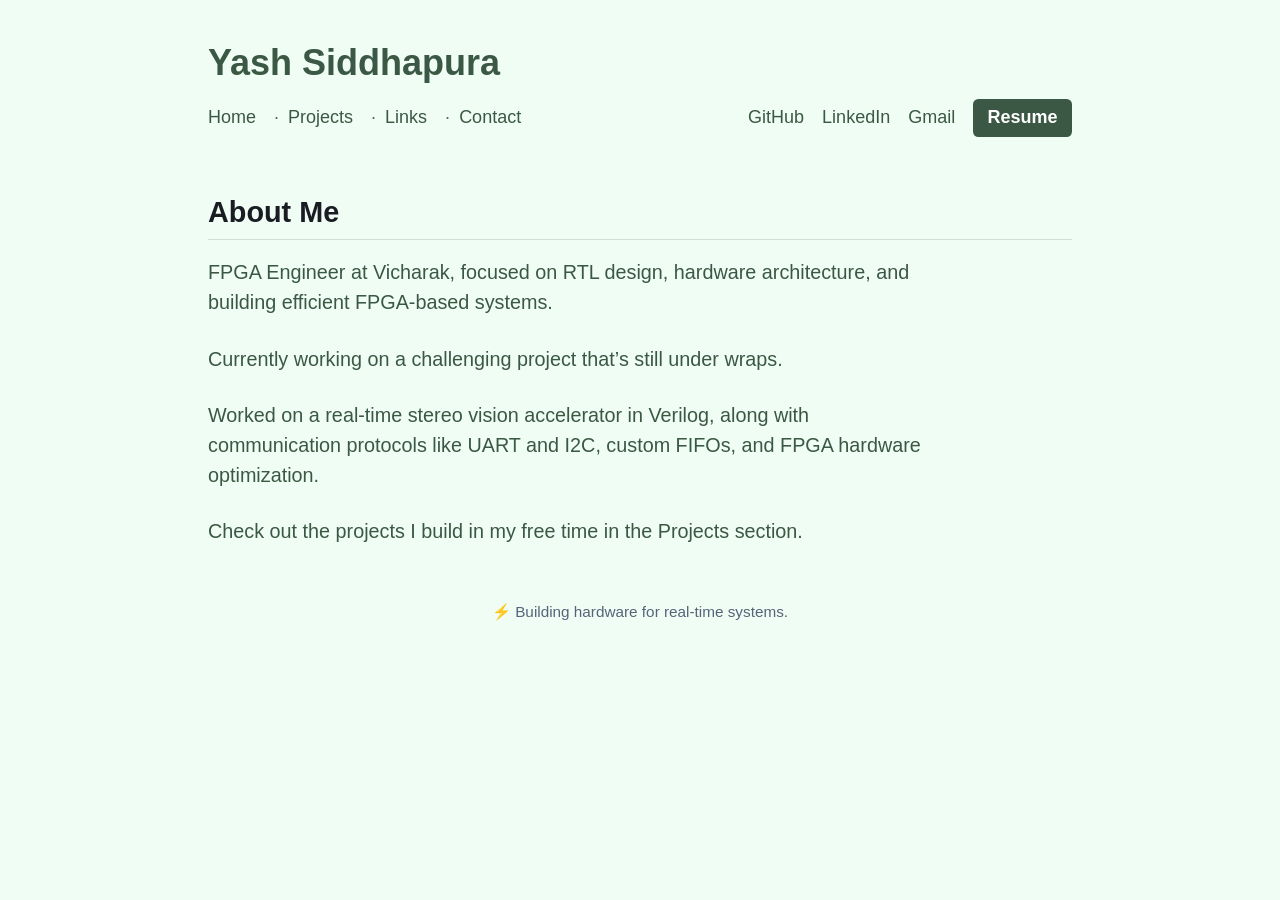
==== commit 31014da5: "removed unnecessary texts" ====
--- a/index.html
+++ b/index.html
@@ -180,11 +180,7 @@
     <br>
 
     <p class="intro">
-<<<<<<< HEAD
-        Completed a CNN-based MNIST inference accelerator entirely in Verilog and currently developing a real-time stereo vision accelerator on FPGA.
-=======
         Currently working on a challenging project that’s still under wraps.
->>>>>>> d2e0ab6 (changes in resume and added handshake blog in links section)
     </p>
 
     <br>
@@ -196,11 +192,7 @@
     <br>
 
     <p class="intro">
-<<<<<<< HEAD
-        Built projects including a FPGA accelerators, 32-bit ARM-like CPU, SHA-256 accelerator, VGA controller, and robotic systems.
-=======
         Check out the projects I build in my free time in the Projects section.
->>>>>>> d2e0ab6 (changes in resume and added handshake blog in links section)
     </p>
 
 </section>
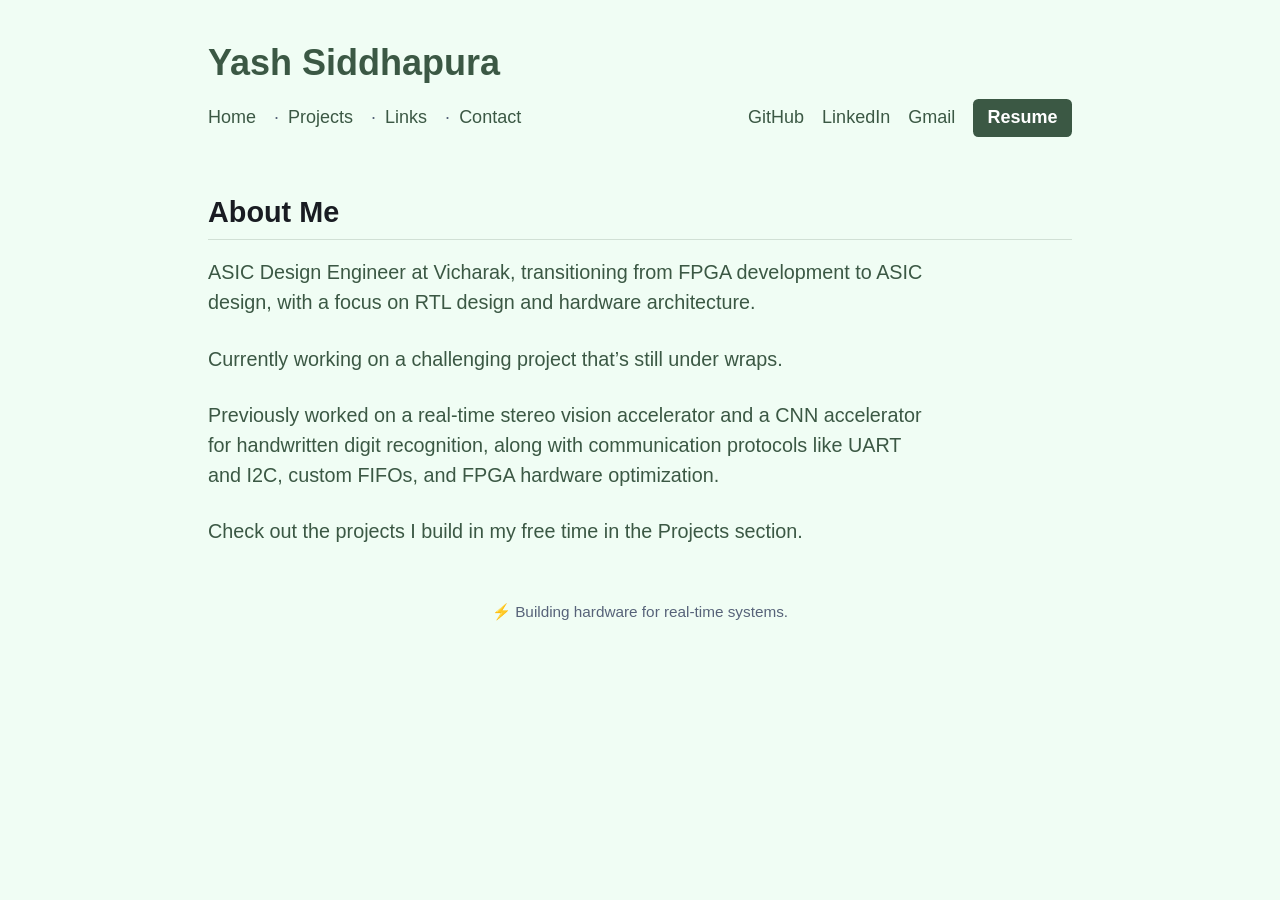
==== commit 4bc40c71: "update index file to change role from FPGA engineer to ASIC Design engineer" ====
--- a/index.html
+++ b/index.html
@@ -174,7 +174,7 @@
     <h2 class="section-title">About Me</h2>
 
     <p class="intro">
-        FPGA Engineer at Vicharak, focused on RTL design, hardware architecture, and building efficient FPGA-based systems.
+        ASIC Design Engineer at Vicharak, transitioning from FPGA development to ASIC design, with a focus on RTL design and hardware architecture.
     </p>
 
     <br>
@@ -186,7 +186,7 @@
     <br>
 
     <p class="intro">
-        Worked on a real-time stereo vision accelerator in Verilog, along with communication protocols like UART and I2C, custom FIFOs, and FPGA hardware optimization.
+        Previously worked on a real-time stereo vision accelerator and a CNN accelerator for handwritten digit recognition, along with communication protocols like UART and I2C, custom FIFOs, and FPGA hardware optimization.
     </p>
 
     <br>
